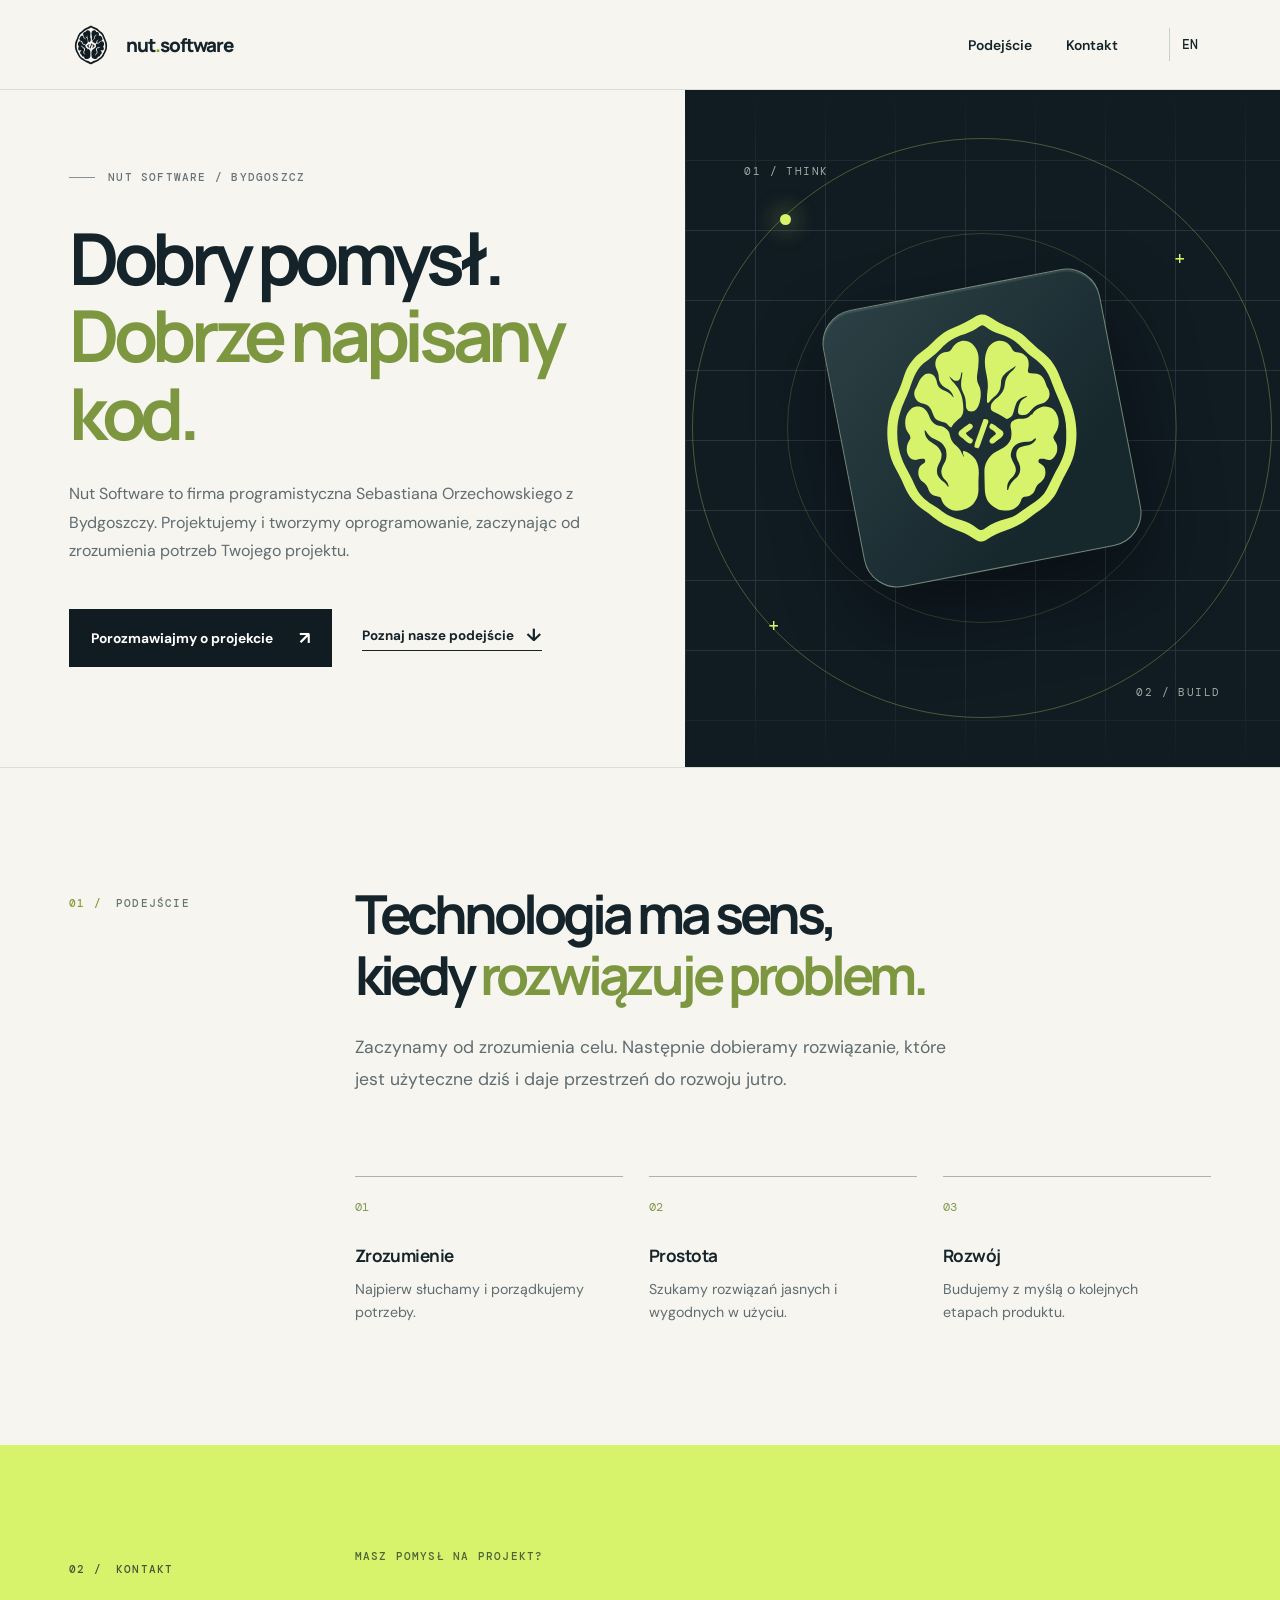
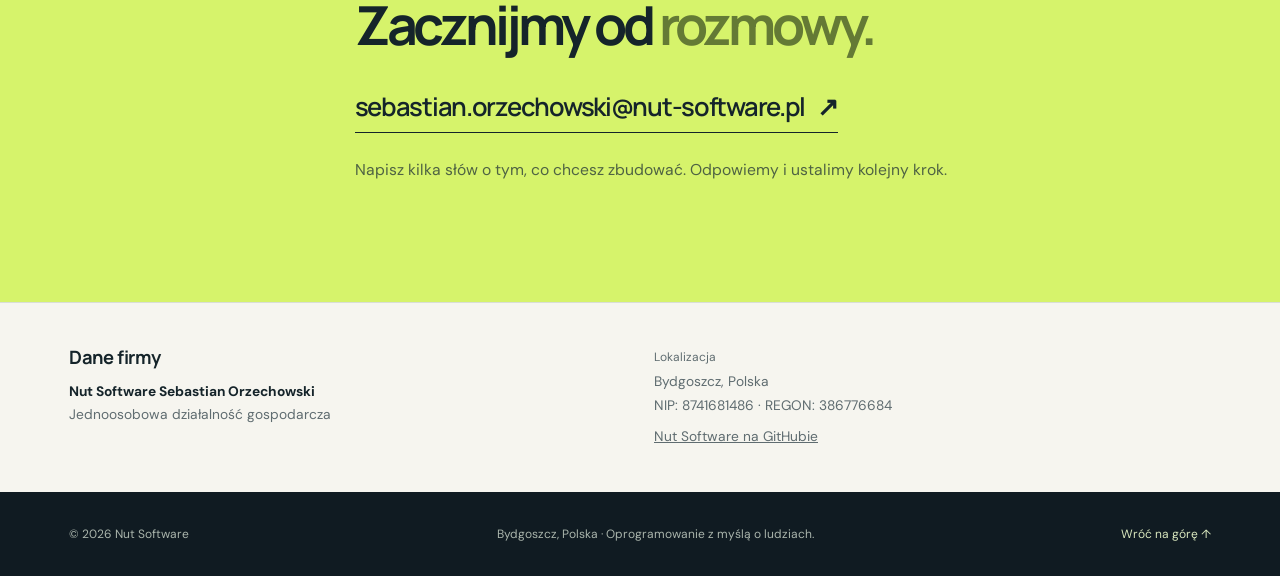
==== index.html @ f5c16020 "Add static bilingual pages, company details and search metadata" ====
<!doctype html>
<html lang="pl">
  <head>
    <meta charset="utf-8" />
    <meta name="viewport" content="width=device-width, initial-scale=1" />
    <meta name="theme-color" content="#101b22" />
    <meta name="description" content="Nut Software Sebastian Orzechowski — projektowanie i tworzenie oprogramowania. Firma z Bydgoszczy. Opowiedz nam o swoim projekcie." />
    <title>Nut Software — tworzenie oprogramowania | Bydgoszcz</title>
    <link rel="canonical" href="https://nut-software.pl/" />
    <link rel="alternate" hreflang="pl" href="https://nut-software.pl/" />
    <link rel="alternate" hreflang="en" href="https://nut-software.pl/en/" />
    <link rel="alternate" hreflang="x-default" href="https://nut-software.pl/" />
    <meta name="robots" content="index, follow, max-image-preview:large" />
    <meta property="og:type" content="website" />
    <meta property="og:site_name" content="Nut Software" />
    <meta property="og:title" content="Nut Software — tworzenie oprogramowania | Bydgoszcz" />
    <meta property="og:description" content="Nut Software Sebastian Orzechowski — projektowanie i tworzenie oprogramowania. Firma z Bydgoszczy. Opowiedz nam o swoim projekcie." />
    <meta property="og:url" content="https://nut-software.pl/" />
    <meta property="og:locale" content="pl_PL" />
    <meta property="og:locale:alternate" content="en_GB" />
    <meta property="og:image" content="https://nut-software.pl/assets/brand/social-card.png" />
    <meta property="og:image:width" content="1200" />
    <meta property="og:image:height" content="630" />
    <meta property="og:image:alt" content="Nut Software" />
    <meta name="twitter:card" content="summary_large_image" />
    <meta name="twitter:title" content="Nut Software — tworzenie oprogramowania | Bydgoszcz" />
    <meta name="twitter:description" content="Nut Software Sebastian Orzechowski — projektowanie i tworzenie oprogramowania. Firma z Bydgoszczy. Opowiedz nam o swoim projekcie." />
    <meta name="twitter:image" content="https://nut-software.pl/assets/brand/social-card.png" />
    <meta name="twitter:image:alt" content="Nut Software" />
    <script type="application/ld+json">{"@context": "https://schema.org", "@graph": [{"@type": "Organization", "@id": "https://nut-software.pl/#organization", "name": "Nut Software", "legalName": "Nut Software Sebastian Orzechowski", "url": "https://nut-software.pl/", "logo": "https://nut-software.pl/assets/brand/nut-logo.svg", "email": "sebastian.orzechowski@nut-software.pl", "taxID": "8741681486", "identifier": {"@type": "PropertyValue", "propertyID": "REGON", "value": "386776684"}, "address": {"@type": "PostalAddress", "addressLocality": "Bydgoszcz", "addressCountry": "PL"}, "sameAs": ["https://github.com/Nut-Software"]}, {"@type": "WebSite", "@id": "https://nut-software.pl/#website", "url": "https://nut-software.pl/", "name": "Nut Software", "inLanguage": ["pl", "en"], "publisher": {"@id": "https://nut-software.pl/#organization"}}, {"@type": "WebPage", "@id": "https://nut-software.pl/#webpage", "url": "https://nut-software.pl/", "name": "Nut Software — tworzenie oprogramowania | Bydgoszcz", "description": "Nut Software Sebastian Orzechowski — projektowanie i tworzenie oprogramowania. Firma z Bydgoszczy. Opowiedz nam o swoim projekcie.", "inLanguage": "pl", "isPartOf": {"@id": "https://nut-software.pl/#website"}, "about": {"@id": "https://nut-software.pl/#organization"}}]}</script>
    <link rel="icon" href="/favicon-32.png" type="image/png" sizes="32x32" />
    <link rel="icon" href="/favicon.svg?v=walnut" type="image/svg+xml" sizes="any" />
    <link rel="apple-touch-icon" href="/apple-touch-icon.png" sizes="180x180" />
    <link rel="stylesheet" href="/styles.css?v=ed57955604" />
    <script src="/site.js?v=be3e9a9c58" defer></script>
  </head>
  <body>
    <a class="skip-link" href="#main">Przejdź do treści</a>
    <div class="site-shell">
      <header class="site-header">
        <a class="brand" href="#top" aria-label="Nut Software — strona główna">
          <img class="brand-mark" src="/assets/brand/nut-logo.svg" alt="" width="44" height="44" />
          <span>nut<span class="brand-dot">.</span>software</span>
        </a>
        <div class="header-actions">
          <nav aria-label="Nawigacja główna">
            <a href="#approach">Podejście</a>
            <a href="#contact">Kontakt</a>
          </nav>
          <a class="language-switch" href="/en/" hreflang="en" lang="en" aria-label="Switch to English">EN</a>
        </div>
      </header>

      <main id="main">
        <section class="hero" id="top" aria-labelledby="hero-title">
          <div class="hero-copy">
            <p class="eyebrow"><span class="eyebrow-line"></span><span>NUT SOFTWARE / BYDGOSZCZ</span></p>
            <h1 id="hero-title">Dobry pomysł.<br /><em>Dobrze napisany kod.</em></h1>
            <p class="hero-description">Nut Software to firma programistyczna Sebastiana Orzechowskiego z Bydgoszczy. Projektujemy i tworzymy oprogramowanie, zaczynając od zrozumienia potrzeb Twojego projektu.</p>
            <div class="hero-actions">
              <a class="button button-primary" href="mailto:sebastian.orzechowski@nut-software.pl?subject=Nut%20Software%20%E2%80%94%20kontakt">Porozmawiajmy o projekcie <span aria-hidden="true">↗</span></a>
              <a class="text-link" href="#approach">Poznaj nasze podejście <span aria-hidden="true">↓</span></a>
            </div>
          </div>
          <div class="hero-art" aria-hidden="true">
            <div class="art-grid"></div>
            <div class="orbit orbit-one"></div>
            <div class="orbit orbit-two"></div>
            <div class="art-core"><img src="/assets/brand/nut-logo-lime.svg" alt="" width="260" height="260" /></div>
            <span class="art-label art-label-top">01 / THINK</span>
            <span class="art-label art-label-bottom">02 / BUILD</span>
            <span class="art-cross art-cross-one">+</span>
            <span class="art-cross art-cross-two">+</span>
          </div>
        </section>

        <section class="intro section" id="approach" aria-labelledby="approach-title">
          <div class="section-index"><span>01 /</span><span>PODEJŚCIE</span></div>
          <div class="intro-content">
            <h2 id="approach-title">Technologia ma sens,<br />kiedy <em>rozwiązuje problem.</em></h2>
            <p>Zaczynamy od zrozumienia celu. Następnie dobieramy rozwiązanie, które jest użyteczne dziś i daje przestrzeń do rozwoju jutro.</p>
            <div class="principles">
              <div><span>01</span><h3>Zrozumienie</h3><p>Najpierw słuchamy i porządkujemy potrzeby.</p></div>
              <div><span>02</span><h3>Prostota</h3><p>Szukamy rozwiązań jasnych i wygodnych w użyciu.</p></div>
              <div><span>03</span><h3>Rozwój</h3><p>Budujemy z myślą o kolejnych etapach produktu.</p></div>
            </div>
          </div>
        </section>

        <section class="contact section" id="contact" aria-labelledby="contact-title">
          <div class="section-index"><span>02 /</span><span>KONTAKT</span></div>
          <div class="contact-content">
            <p class="contact-kicker">MASZ POMYSŁ NA PROJEKT?</p>
            <h2 id="contact-title">Zacznijmy od <em>rozmowy.</em></h2>
            <a class="contact-email" href="mailto:sebastian.orzechowski@nut-software.pl">sebastian.orzechowski@nut-software.pl <span aria-hidden="true">↗</span></a>
            <p>Napisz kilka słów o tym, co chcesz zbudować. Odpowiemy i ustalimy kolejny krok.</p>
          </div>
        </section>
      </main>

      <section class="company-details" aria-labelledby="company-title">
        <div>
          <h2 id="company-title">Dane firmy</h2>
          <p><strong>Nut Software Sebastian Orzechowski</strong><br />Jednoosobowa działalność gospodarcza</p>
        </div>
        <div>
          <p class="company-label">Lokalizacja</p>
          <address>Bydgoszcz, Polska</address>
          <p>NIP: <span>8741681486</span> · REGON: <span>386776684</span></p>
          <a href="https://github.com/Nut-Software">Nut Software na GitHubie</a>
        </div>
      </section>

      <footer class="site-footer">
        <span>© <span id="year">2026</span> Nut Software</span>
        <span>Bydgoszcz, Polska · Oprogramowanie z myślą o ludziach.</span>
        <a href="#top">Wróć na górę ↑</a>
      </footer>
    </div>
  </body>
</html>
---- styles.css ----
@import url('https://fonts.googleapis.com/css2?family=DM+Mono:wght@400;500&family=DM+Sans:wght@400;500;600;700&family=Manrope:wght@400;500;600;700;800&display=swap');

:root {
  color-scheme: light;
  --ink: #15242a;
  --muted: #5f6c70;
  --paper: #f6f5ef;
  --line: #d9ded6;
  --lime: #d6f36b;
  --deep: #101b22;
  --mono: 'DM Mono', monospace;
  --body: 'DM Sans', sans-serif;
  --display: 'Manrope', sans-serif;
}

*, *::before, *::after { box-sizing: border-box; }
html { scroll-behavior: smooth; }
body { margin: 0; color: var(--ink); background: var(--paper); font-family: var(--body); -webkit-font-smoothing: antialiased; }
a { color: inherit; }
button { font: inherit; }
::selection { background: var(--lime); color: var(--deep); }
:focus-visible { outline: 3px solid #83a10b; outline-offset: 4px; }
.skip-link { position: absolute; z-index: 10; top: -4rem; left: 1rem; padding: .7rem 1rem; background: var(--lime); color: var(--deep); }
.skip-link:focus { top: 1rem; }
.site-shell { width: min(100%, 1600px); margin-inline: auto; overflow: hidden; }

.site-header { display: flex; align-items: center; justify-content: space-between; min-height: 90px; padding: 0 clamp(24px, 5.4vw, 86px); border-bottom: 1px solid var(--line); }
.brand { display: inline-flex; align-items: center; gap: 13px; font-family: var(--display); font-size: 1.18rem; font-weight: 800; letter-spacing: -.055em; text-decoration: none; white-space: nowrap; }
.brand-dot { color: #83a10b; }
.brand-mark { display: block; flex: none; width: 44px; height: 44px; }
.header-actions, .header-actions nav { display: flex; align-items: center; }
.header-actions { gap: clamp(20px, 4vw, 58px); }
.header-actions nav { gap: clamp(20px, 2.6vw, 42px); }
.header-actions nav a { font-size: .87rem; font-weight: 600; text-decoration: none; transition: color .2s; }
.header-actions nav a:hover, .site-footer a:hover { color: #698400; }
.language-switch { display: inline-block; min-width: 42px; padding: 8px 0 8px 12px; border: 0; border-left: 1px solid #c9d0c7; background: transparent; color: var(--ink); cursor: pointer; font-family: var(--mono); font-size: .8rem; font-weight: 500; text-decoration: none; }

.hero { display: grid; grid-template-columns: minmax(0, 1.07fr) minmax(0, .93fr); min-height: min(660px, calc(100vh - 90px)); }
.hero-copy { display: flex; flex-direction: column; justify-content: center; align-items: flex-start; padding: 80px clamp(24px, 5.4vw, 86px) 100px; }
.eyebrow, .section-index, .contact-kicker { font-family: var(--mono); font-size: .69rem; font-weight: 500; letter-spacing: .11em; }
.eyebrow { display: flex; align-items: center; gap: 13px; margin: 0 0 36px; color: #667378; }
.eyebrow-line { width: 26px; height: 1px; background: #849096; }
h1, h2, h3, p { margin-top: 0; }
h1, h2 { font-family: var(--display); font-weight: 700; letter-spacing: -.075em; }
h1 { max-width: 850px; margin-bottom: 28px; font-size: clamp(3.4rem, 5.6vw, 6.5rem); line-height: 1.08; }
h1 em, h2 em { color: #7d9740; font-style: normal; }
.hero-description { max-width: 520px; color: var(--muted); font-size: clamp(1rem, 1.2vw, 1.15rem); line-height: 1.78; }
.hero-actions { display: flex; flex-wrap: wrap; align-items: center; gap: 30px; margin-top: 27px; }
.button { display: inline-flex; justify-content: center; align-items: center; gap: 26px; padding: 18px 22px; font-size: .86rem; font-weight: 700; text-decoration: none; transition: transform .2s, background .2s; }
.button:hover { transform: translateY(-3px); }
.button-primary { background: var(--deep); color: #fff; }
.button-primary:hover { background: #304348; }
.button span, .text-link span { font-size: 1.1rem; }
.text-link { display: inline-flex; align-items: center; gap: 12px; border-bottom: 1px solid var(--ink); padding-bottom: 4px; font-size: .84rem; font-weight: 700; text-decoration: none; }
.text-link:hover { color: #698400; border-color: #698400; }

.hero-art { position: relative; min-height: 580px; overflow: hidden; background: var(--deep); }
.art-grid { position: absolute; inset: 0; opacity: .37; background-image: linear-gradient(#536063 1px, transparent 1px), linear-gradient(90deg, #536063 1px, transparent 1px); background-size: 70px 70px; mask-image: linear-gradient(to bottom, transparent, black 19%, black 82%, transparent); }
.orbit { position: absolute; top: 50%; left: 50%; width: min(76vw, 580px); aspect-ratio: 1; border: 1px solid rgba(214,243,107,.29); border-radius: 50%; transform: translate(-50%, -50%); }
.orbit-one::after { content: ''; position: absolute; top: 13%; left: 15%; width: 11px; height: 11px; border-radius: 50%; background: var(--lime); box-shadow: 0 0 24px var(--lime); }
.orbit-two { width: min(52vw, 390px); border-color: rgba(214,243,107,.18); }
.art-core { position: absolute; top: 50%; left: 50%; display: flex; align-items: center; justify-content: center; width: min(37vw, 282px); height: min(37vw, 282px); border: 1px solid #728779; border-radius: 34px; background: linear-gradient(140deg, #2c4145, #17282d 75%); box-shadow: 0 35px 80px rgba(0,0,0,.4), inset 0 2px 1px rgba(255,255,255,.1); color: var(--lime); font-family: var(--mono); font-size: clamp(4rem, 7vw, 6.6rem); font-weight: 500; transform: translate(-50%, -50%) rotate(-11deg); }
.art-core img { display: block; width: 92%; height: 92%; transform: rotate(11deg); }
.art-label { position: absolute; color: #9eaba4; font-family: var(--mono); font-size: .68rem; letter-spacing: .13em; }
.art-label-top { top: 11%; left: 10%; }
.art-label-bottom { bottom: 10%; right: 10%; }
.art-cross { position: absolute; color: var(--lime); font-family: var(--mono); font-size: 1.2rem; font-weight: 400; }
.art-cross-one { top: 23%; right: 16%; }
.art-cross-two { bottom: 19%; left: 14%; }

.section { display: grid; grid-template-columns: minmax(180px, 25%) minmax(0, 1fr); padding: 115px clamp(24px, 5.4vw, 86px) 120px; }
.section-index { display: flex; gap: 14px; padding-top: 13px; color: #697774; }
.section-index span:first-child { color: #879d36; }
.intro { border-top: 1px solid var(--line); }
.intro-content { max-width: 930px; }
h2 { margin-bottom: 27px; font-size: clamp(2.5rem, 4.2vw, 4.8rem); line-height: 1.14; }
.intro-content > p { max-width: 600px; color: var(--muted); font-size: 1.1rem; line-height: 1.8; }
.principles { display: grid; grid-template-columns: repeat(3, 1fr); gap: 26px; margin-top: 80px; }
.principles > div { padding-top: 22px; border-top: 1px solid #aab4a7; }
.principles span { display: block; margin-bottom: 29px; color: #829850; font-family: var(--mono); font-size: .75rem; }
.principles h3 { margin-bottom: 11px; font-family: var(--display); font-size: 1.07rem; letter-spacing: -.03em; }
.principles p { max-width: 230px; margin-bottom: 0; color: var(--muted); font-size: .89rem; line-height: 1.65; }

.contact { background: var(--lime); padding-top: 104px; padding-bottom: 120px; }
.contact .section-index, .contact .section-index span:first-child { color: #46563a; }
.contact-kicker { margin-bottom: 31px; color: #506239; }
.contact h2 { margin-bottom: 34px; }
.contact h2 em { color: #647a35; }
.contact-email { display: inline-flex; align-items: baseline; gap: 12px; max-width: 100%; padding-bottom: 8px; border-bottom: 1px solid var(--ink); font-family: var(--display); font-size: clamp(1.1rem, 2vw, 1.8rem); font-weight: 600; letter-spacing: -.05em; overflow-wrap: anywhere; text-decoration: none; }
.contact-email:hover { color: #556a31; border-color: #556a31; }
.contact-email span { flex: none; }
.contact-content > p:last-child { margin: 24px 0 0; color: #4f6343; font-size: .98rem; line-height: 1.6; }

.site-footer { display: flex; justify-content: space-between; gap: 20px; padding: 34px clamp(24px, 5.4vw, 86px); background: var(--deep); color: #aab5ac; font-size: .75rem; }
.site-footer a { color: #d8e6bd; text-decoration: none; }

.company-details { display: grid; grid-template-columns: 1fr 1fr; gap: 28px; padding: 44px clamp(24px, 5.4vw, 86px); border-top: 1px solid var(--line); color: var(--muted); font-size: .86rem; line-height: 1.7; }
.company-details h2 { margin-bottom: 12px; font-size: 1.15rem; letter-spacing: -.03em; color: var(--ink); }
.company-details p { margin-bottom: 8px; }
.company-details strong { color: var(--ink); }
.company-details address { font-style: normal; }
.company-details .company-label { font-size: .75rem; margin-bottom: 3px; }

@media (max-width: 950px) {
  .hero { grid-template-columns: 1fr; }
  .hero-copy { min-height: 570px; padding-top: 90px; padding-bottom: 90px; }
  .hero-art { min-height: 420px; }
  .art-core { width: 225px; height: 225px; font-size: 5.5rem; }
  .orbit-one { width: 500px; }
  .orbit-two { width: 360px; }
  .section { grid-template-columns: 1fr; gap: 40px; }
}

@media (max-width: 600px) {
  .site-header { min-height: 74px; }
  .brand { font-size: 1.06rem; }
  .brand-mark { width: 38px; height: 38px; }
  .header-actions { gap: 12px; }
  .header-actions nav { display: none; }
  .hero-copy { min-height: 540px; padding-top: 65px; padding-bottom: 72px; }
  .eyebrow { margin-bottom: 30px; }
  h1 { font-size: clamp(3rem, 11vw, 4.6rem); }
  .hero-actions { gap: 25px; }
  .hero-art { min-height: 350px; }
  .art-grid { background-size: 55px 55px; }
  .art-core { width: 190px; height: 190px; border-radius: 25px; font-size: 4.8rem; }
  .orbit-one { width: 390px; }
  .orbit-two { width: 290px; }
  .section { padding-top: 75px; padding-bottom: 84px; }
  .principles { grid-template-columns: 1fr; gap: 30px; margin-top: 54px; }
  .principles span { margin-bottom: 15px; }
  .principles p { max-width: none; }
  .contact-email { font-size: 1rem; }
  .site-footer { flex-direction: column; gap: 13px; }
  .company-details { grid-template-columns: 1fr; gap: 18px; }
}

@media (prefers-reduced-motion: reduce) {
  html { scroll-behavior: auto; }
  *, *::before, *::after { transition-duration: .01ms !important; animation-duration: .01ms !important; }
}
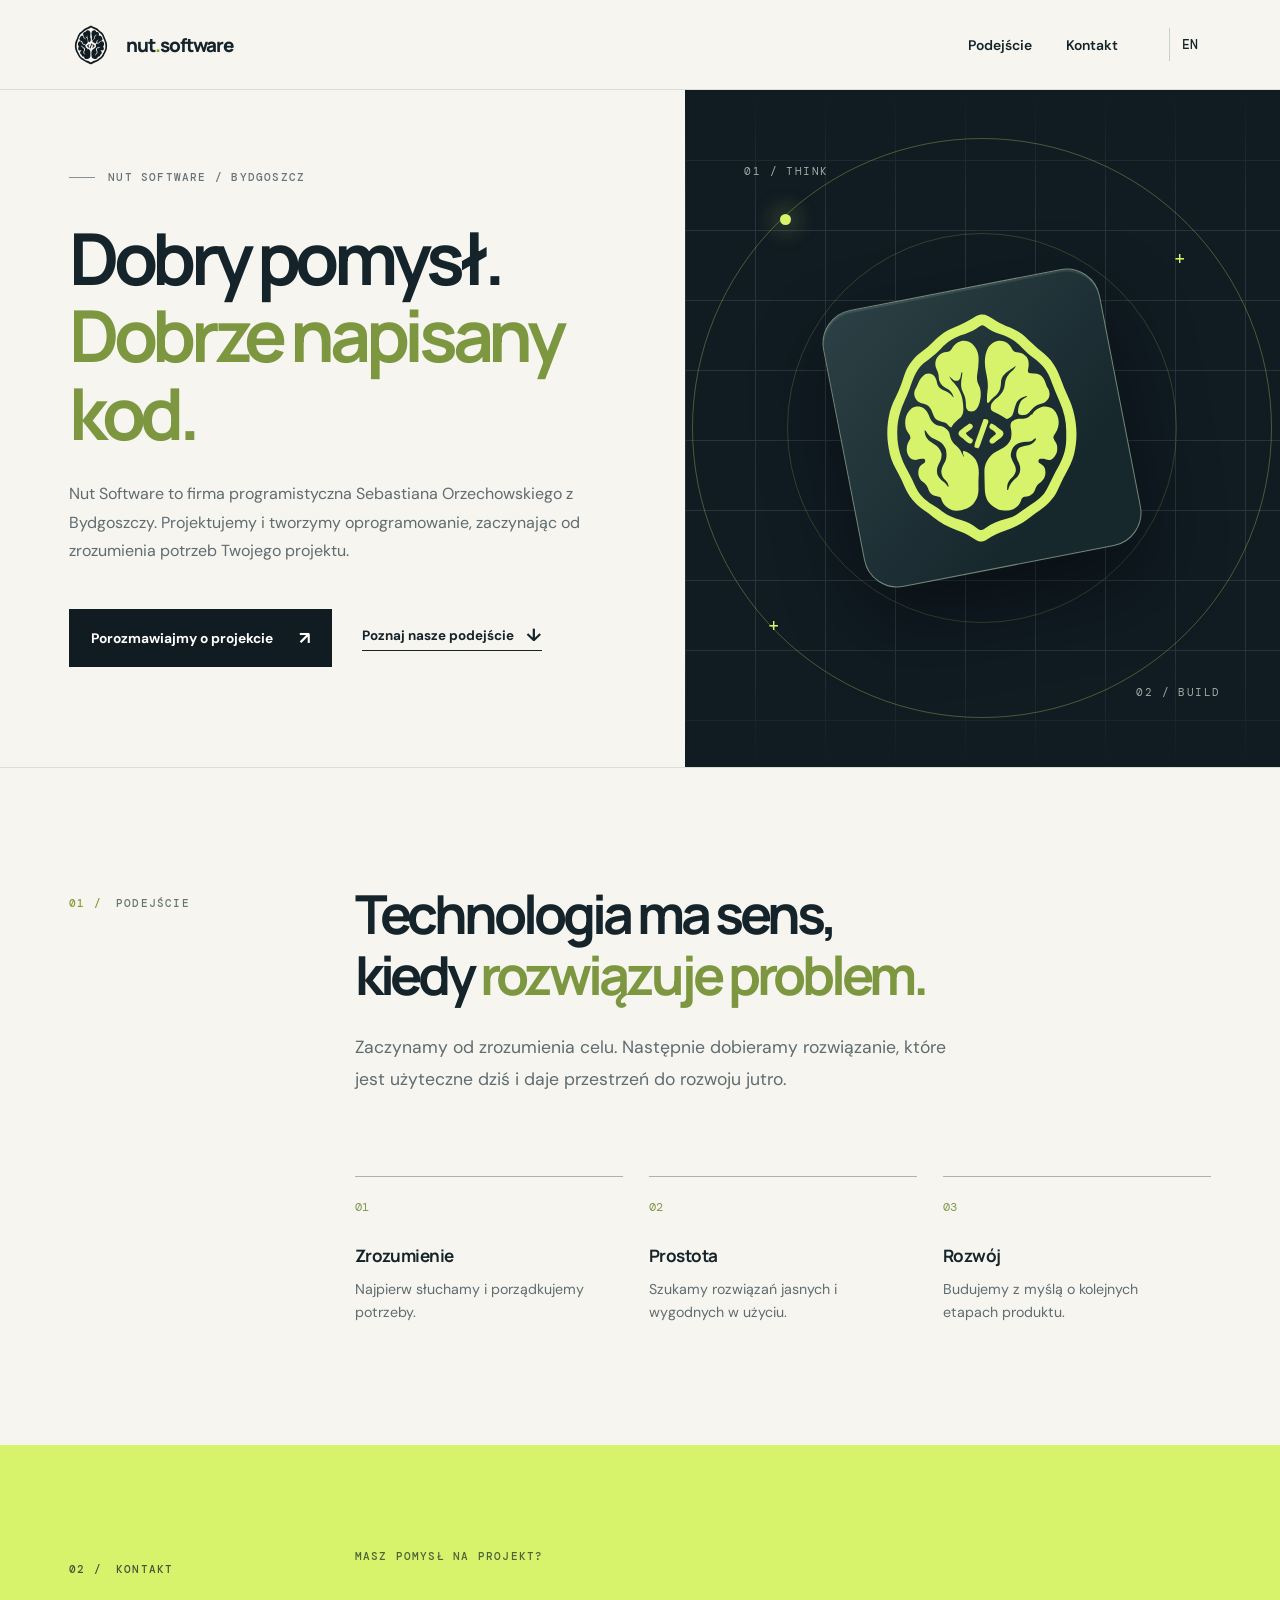
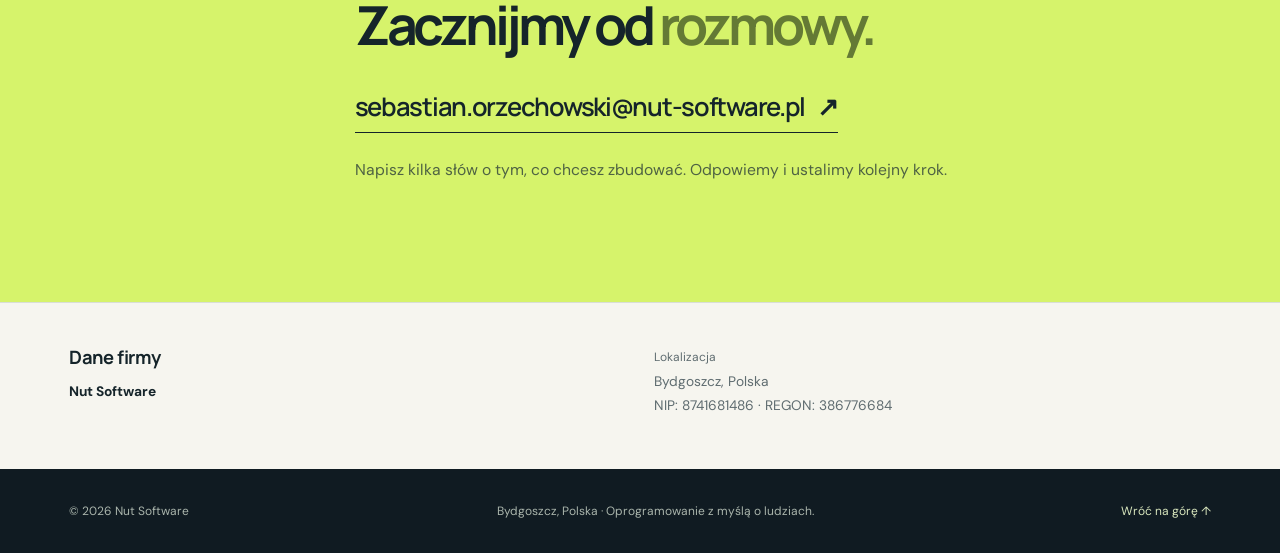
==== commit 0ee43c5a: "Simplify company details in both languages" ====
--- a/index.html
+++ b/index.html
@@ -101,13 +101,12 @@
       <section class="company-details" aria-labelledby="company-title">
         <div>
           <h2 id="company-title">Dane firmy</h2>
-          <p><strong>Nut Software Sebastian Orzechowski</strong><br />Jednoosobowa działalność gospodarcza</p>
+          <p><strong>Nut Software</strong></p>
         </div>
         <div>
           <p class="company-label">Lokalizacja</p>
           <address>Bydgoszcz, Polska</address>
           <p>NIP: <span>8741681486</span> · REGON: <span>386776684</span></p>
-          <a href="https://github.com/Nut-Software">Nut Software na GitHubie</a>
         </div>
       </section>
 
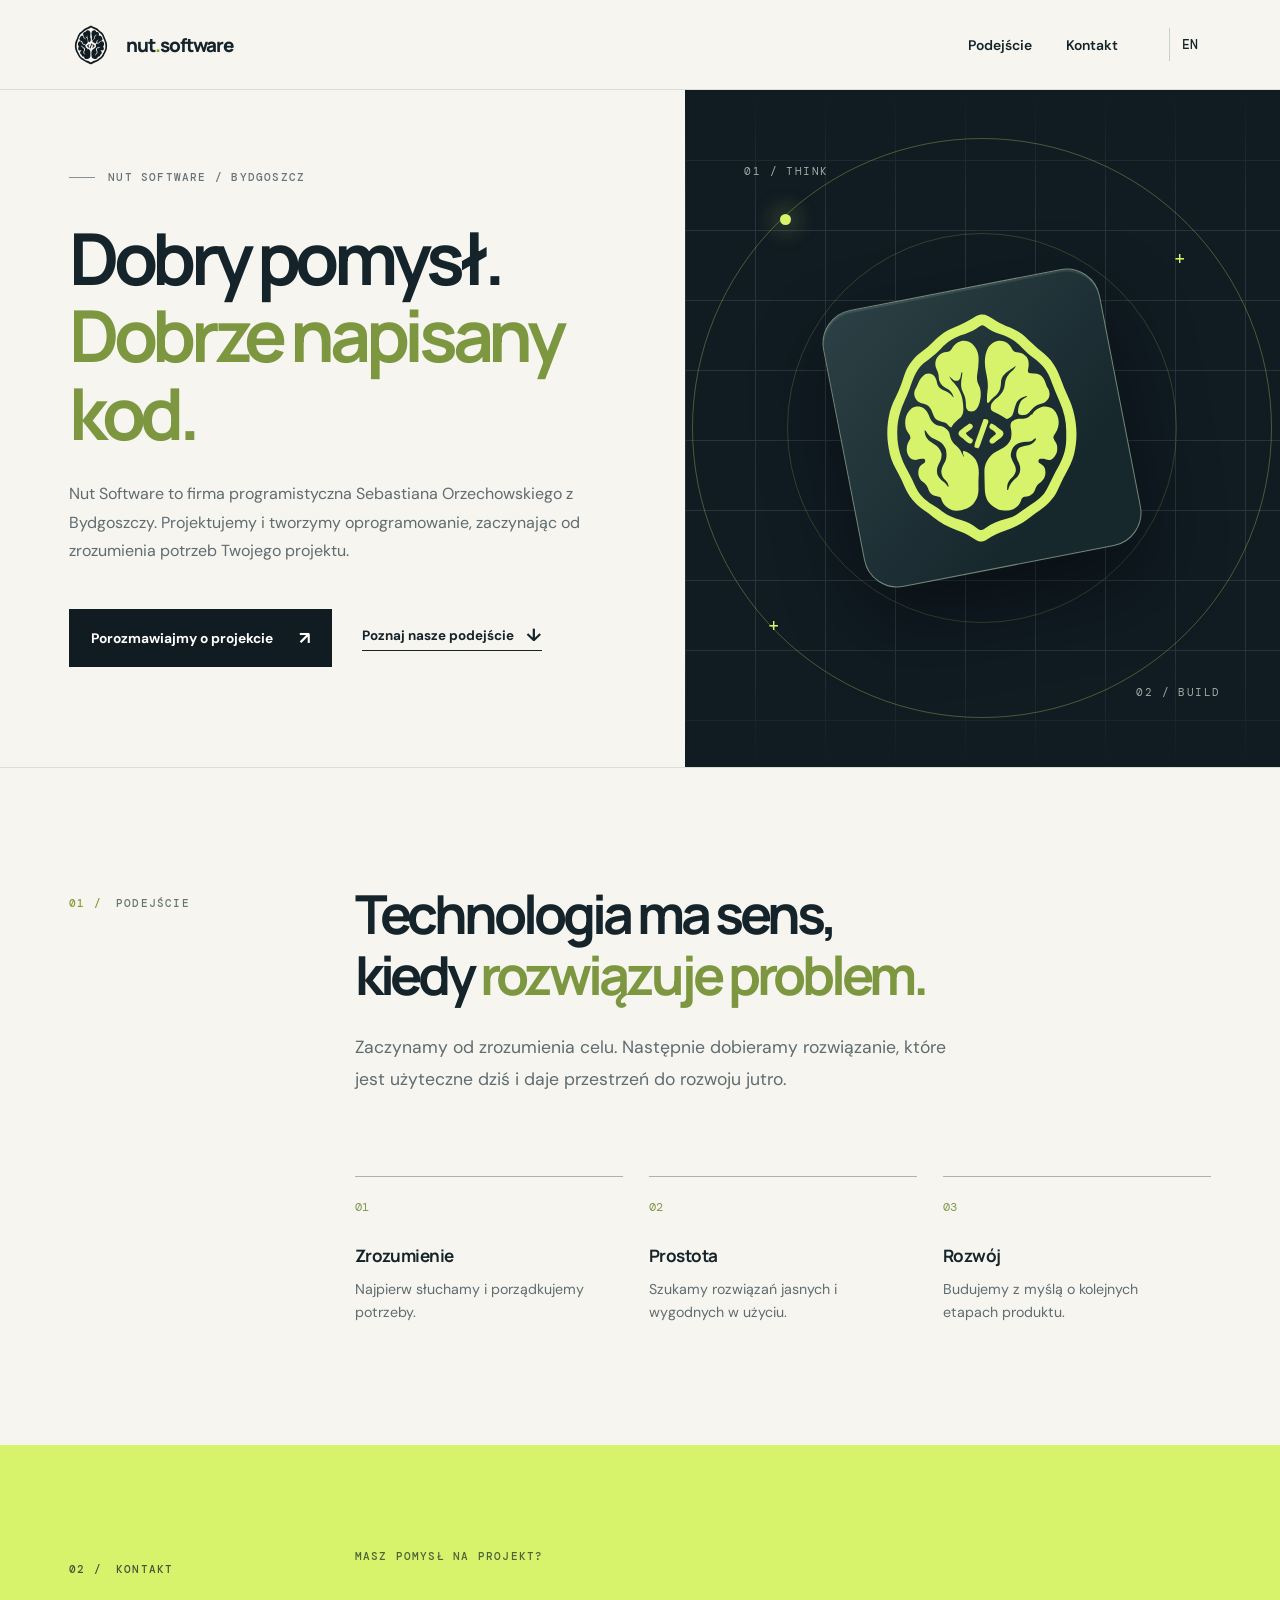
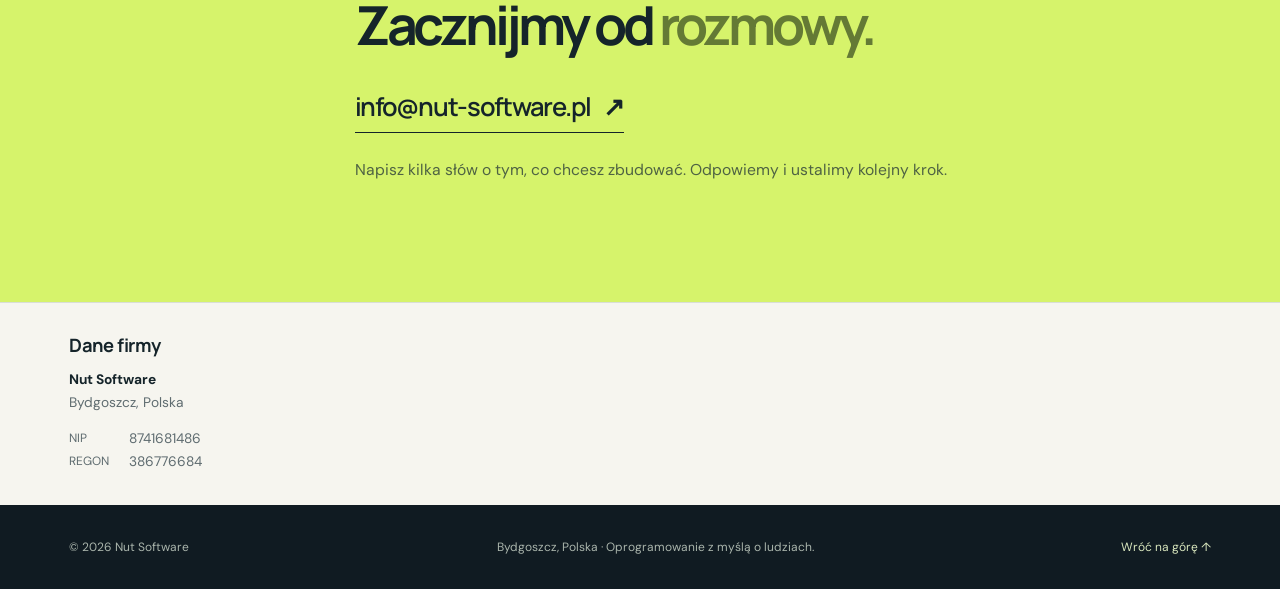
==== commit d6e7e2c9: "Compact company details and use info contact email" ====
--- a/index.html
+++ b/index.html
@@ -27,11 +27,11 @@
     <meta name="twitter:description" content="Nut Software Sebastian Orzechowski — projektowanie i tworzenie oprogramowania. Firma z Bydgoszczy. Opowiedz nam o swoim projekcie." />
     <meta name="twitter:image" content="https://nut-software.pl/assets/brand/social-card.png" />
     <meta name="twitter:image:alt" content="Nut Software" />
-    <script type="application/ld+json">{"@context": "https://schema.org", "@graph": [{"@type": "Organization", "@id": "https://nut-software.pl/#organization", "name": "Nut Software", "legalName": "Nut Software Sebastian Orzechowski", "url": "https://nut-software.pl/", "logo": "https://nut-software.pl/assets/brand/nut-logo.svg", "email": "sebastian.orzechowski@nut-software.pl", "taxID": "8741681486", "identifier": {"@type": "PropertyValue", "propertyID": "REGON", "value": "386776684"}, "address": {"@type": "PostalAddress", "addressLocality": "Bydgoszcz", "addressCountry": "PL"}, "sameAs": ["https://github.com/Nut-Software"]}, {"@type": "WebSite", "@id": "https://nut-software.pl/#website", "url": "https://nut-software.pl/", "name": "Nut Software", "inLanguage": ["pl", "en"], "publisher": {"@id": "https://nut-software.pl/#organization"}}, {"@type": "WebPage", "@id": "https://nut-software.pl/#webpage", "url": "https://nut-software.pl/", "name": "Nut Software — tworzenie oprogramowania | Bydgoszcz", "description": "Nut Software Sebastian Orzechowski — projektowanie i tworzenie oprogramowania. Firma z Bydgoszczy. Opowiedz nam o swoim projekcie.", "inLanguage": "pl", "isPartOf": {"@id": "https://nut-software.pl/#website"}, "about": {"@id": "https://nut-software.pl/#organization"}}]}</script>
+    <script type="application/ld+json">{"@context": "https://schema.org", "@graph": [{"@type": "Organization", "@id": "https://nut-software.pl/#organization", "name": "Nut Software", "legalName": "Nut Software Sebastian Orzechowski", "url": "https://nut-software.pl/", "logo": "https://nut-software.pl/assets/brand/nut-logo.svg", "email": "info@nut-software.pl", "taxID": "8741681486", "identifier": {"@type": "PropertyValue", "propertyID": "REGON", "value": "386776684"}, "address": {"@type": "PostalAddress", "addressLocality": "Bydgoszcz", "addressCountry": "PL"}, "sameAs": ["https://github.com/Nut-Software"]}, {"@type": "WebSite", "@id": "https://nut-software.pl/#website", "url": "https://nut-software.pl/", "name": "Nut Software", "inLanguage": ["pl", "en"], "publisher": {"@id": "https://nut-software.pl/#organization"}}, {"@type": "WebPage", "@id": "https://nut-software.pl/#webpage", "url": "https://nut-software.pl/", "name": "Nut Software — tworzenie oprogramowania | Bydgoszcz", "description": "Nut Software Sebastian Orzechowski — projektowanie i tworzenie oprogramowania. Firma z Bydgoszczy. Opowiedz nam o swoim projekcie.", "inLanguage": "pl", "isPartOf": {"@id": "https://nut-software.pl/#website"}, "about": {"@id": "https://nut-software.pl/#organization"}}]}</script>
     <link rel="icon" href="/favicon-32.png" type="image/png" sizes="32x32" />
     <link rel="icon" href="/favicon.svg?v=walnut" type="image/svg+xml" sizes="any" />
     <link rel="apple-touch-icon" href="/apple-touch-icon.png" sizes="180x180" />
-    <link rel="stylesheet" href="/styles.css?v=ed57955604" />
+    <link rel="stylesheet" href="/styles.css?v=731daba3ef" />
     <script src="/site.js?v=be3e9a9c58" defer></script>
   </head>
   <body>
@@ -58,7 +58,7 @@
             <h1 id="hero-title">Dobry pomysł.<br /><em>Dobrze napisany kod.</em></h1>
             <p class="hero-description">Nut Software to firma programistyczna Sebastiana Orzechowskiego z Bydgoszczy. Projektujemy i tworzymy oprogramowanie, zaczynając od zrozumienia potrzeb Twojego projektu.</p>
             <div class="hero-actions">
-              <a class="button button-primary" href="mailto:sebastian.orzechowski@nut-software.pl?subject=Nut%20Software%20%E2%80%94%20kontakt">Porozmawiajmy o projekcie <span aria-hidden="true">↗</span></a>
+              <a class="button button-primary" href="mailto:info@nut-software.pl?subject=Nut%20Software%20%E2%80%94%20kontakt">Porozmawiajmy o projekcie <span aria-hidden="true">↗</span></a>
               <a class="text-link" href="#approach">Poznaj nasze podejście <span aria-hidden="true">↓</span></a>
             </div>
           </div>
@@ -92,22 +92,20 @@
           <div class="contact-content">
             <p class="contact-kicker">MASZ POMYSŁ NA PROJEKT?</p>
             <h2 id="contact-title">Zacznijmy od <em>rozmowy.</em></h2>
-            <a class="contact-email" href="mailto:sebastian.orzechowski@nut-software.pl">sebastian.orzechowski@nut-software.pl <span aria-hidden="true">↗</span></a>
+            <a class="contact-email" href="mailto:info@nut-software.pl">info@nut-software.pl <span aria-hidden="true">↗</span></a>
             <p>Napisz kilka słów o tym, co chcesz zbudować. Odpowiemy i ustalimy kolejny krok.</p>
           </div>
         </section>
       </main>
 
       <section class="company-details" aria-labelledby="company-title">
-        <div>
-          <h2 id="company-title">Dane firmy</h2>
-          <p><strong>Nut Software</strong></p>
-        </div>
-        <div>
-          <p class="company-label">Lokalizacja</p>
-          <address>Bydgoszcz, Polska</address>
-          <p>NIP: <span>8741681486</span> · REGON: <span>386776684</span></p>
-        </div>
+        <h2 id="company-title">Dane firmy</h2>
+        <p class="company-name">Nut Software</p>
+        <address>Bydgoszcz, Polska</address>
+        <dl class="company-identifiers">
+          <div><dt>NIP</dt><dd>8741681486</dd></div>
+          <div><dt>REGON</dt><dd>386776684</dd></div>
+        </dl>
       </section>
 
       <footer class="site-footer">
--- a/styles.css
+++ b/styles.css
@@ -94,12 +94,14 @@
 .site-footer { display: flex; justify-content: space-between; gap: 20px; padding: 34px clamp(24px, 5.4vw, 86px); background: var(--deep); color: #aab5ac; font-size: .75rem; }
 .site-footer a { color: #d8e6bd; text-decoration: none; }
 
-.company-details { display: grid; grid-template-columns: 1fr 1fr; gap: 28px; padding: 44px clamp(24px, 5.4vw, 86px); border-top: 1px solid var(--line); color: var(--muted); font-size: .86rem; line-height: 1.7; }
+.company-details { padding: 32px clamp(24px, 5.4vw, 86px); border-top: 1px solid var(--line); color: var(--muted); font-size: .86rem; line-height: 1.7; }
 .company-details h2 { margin-bottom: 12px; font-size: 1.15rem; letter-spacing: -.03em; color: var(--ink); }
-.company-details p { margin-bottom: 8px; }
-.company-details strong { color: var(--ink); }
+.company-details .company-name { margin: 0; color: var(--ink); font-weight: 700; }
 .company-details address { font-style: normal; }
-.company-details .company-label { font-size: .75rem; margin-bottom: 3px; }
+.company-identifiers { margin: 12px 0 0; }
+.company-identifiers > div { display: flex; gap: 12px; }
+.company-identifiers dt { width: 4em; flex-shrink: 0; font-size: .75rem; line-height: 1.95; }
+.company-identifiers dd { margin: 0; font-variant-numeric: tabular-nums; }
 
 @media (max-width: 950px) {
   .hero { grid-template-columns: 1fr; }
@@ -132,7 +134,6 @@
   .principles p { max-width: none; }
   .contact-email { font-size: 1rem; }
   .site-footer { flex-direction: column; gap: 13px; }
-  .company-details { grid-template-columns: 1fr; gap: 18px; }
 }
 
 @media (prefers-reduced-motion: reduce) {
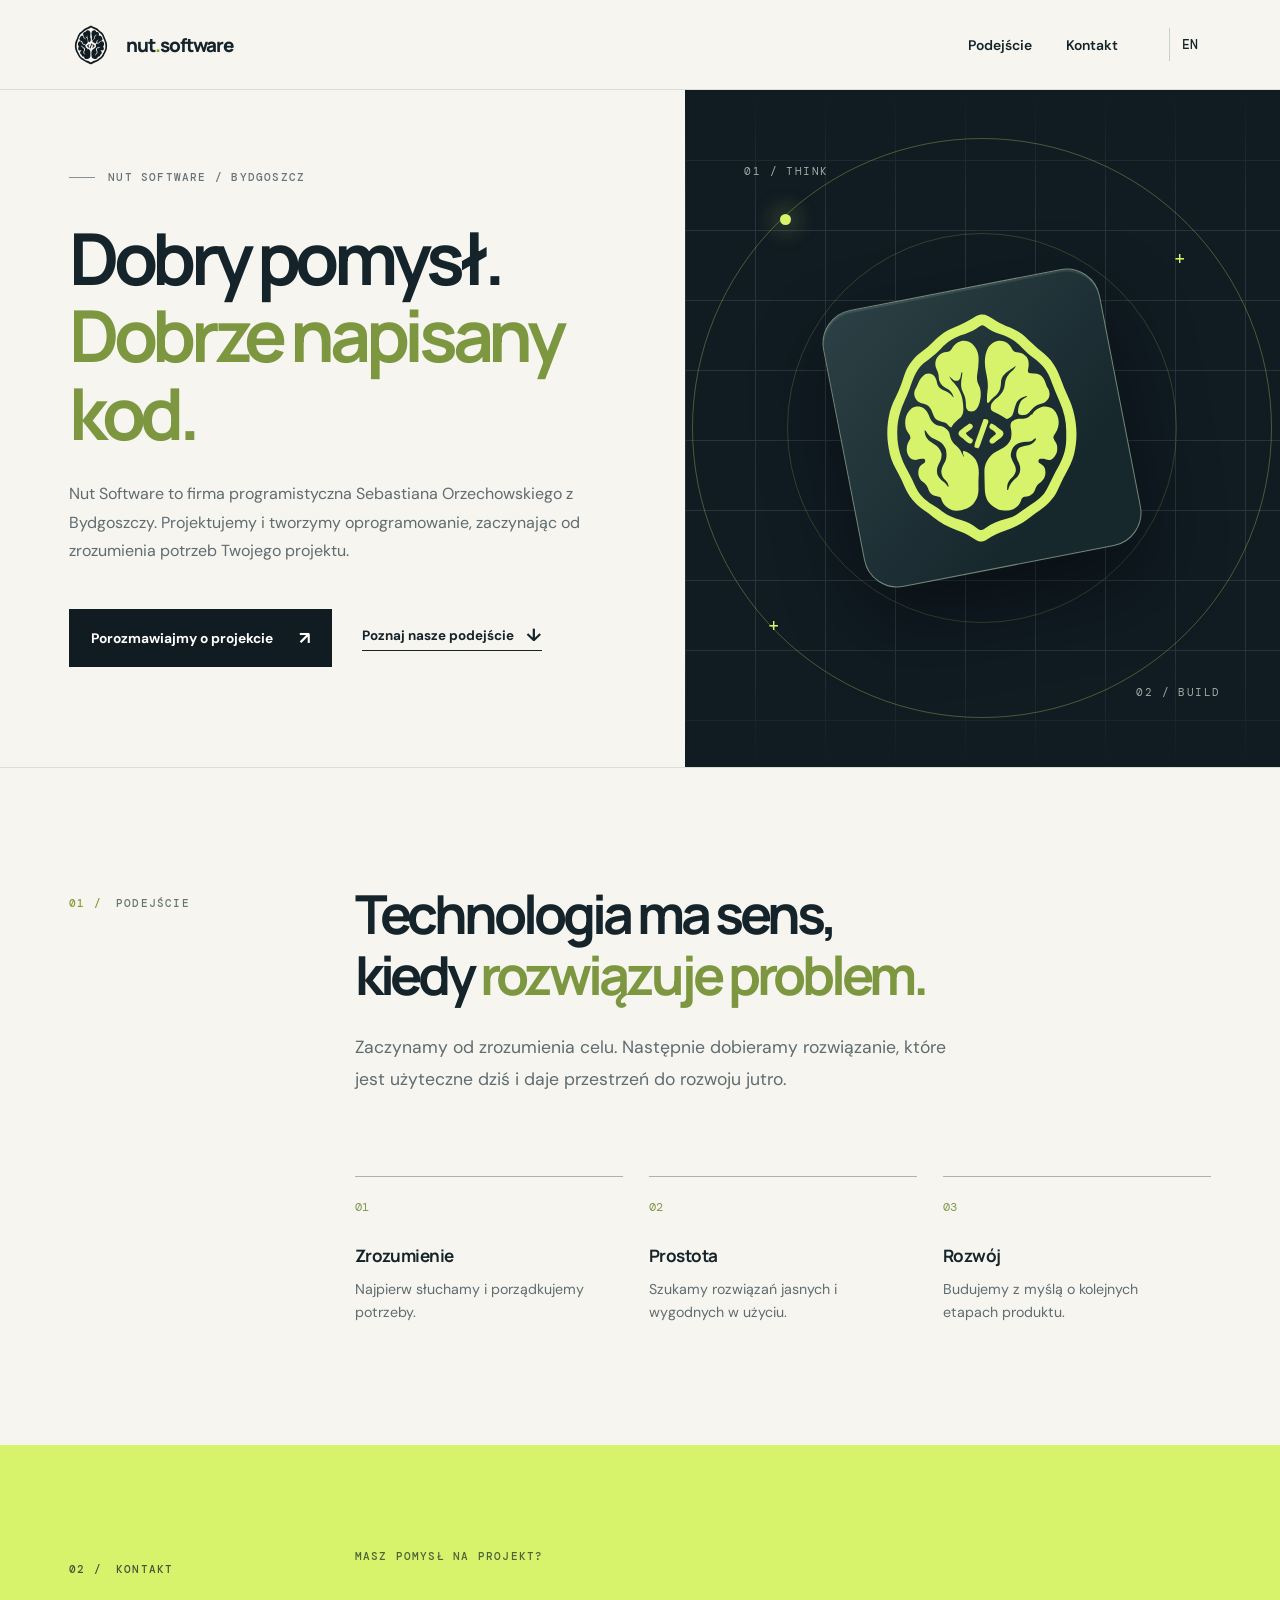
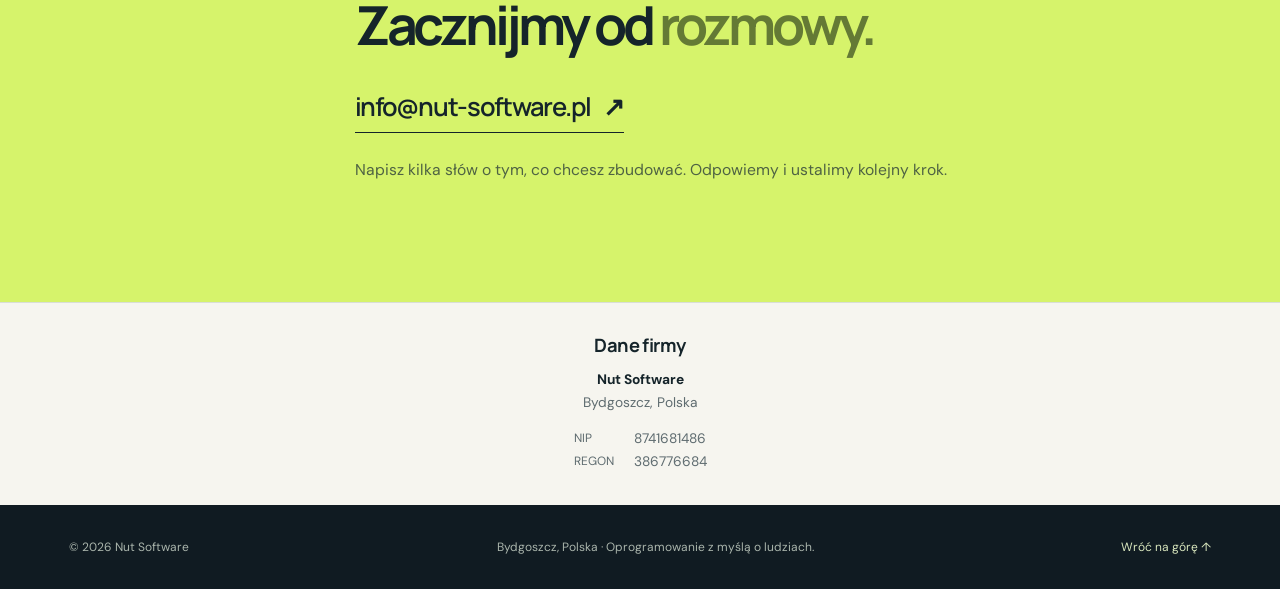
==== commit 1212c82f: "Center company details below contact section" ====
--- a/index.html
+++ b/index.html
@@ -31,7 +31,7 @@
     <link rel="icon" href="/favicon-32.png" type="image/png" sizes="32x32" />
     <link rel="icon" href="/favicon.svg?v=walnut" type="image/svg+xml" sizes="any" />
     <link rel="apple-touch-icon" href="/apple-touch-icon.png" sizes="180x180" />
-    <link rel="stylesheet" href="/styles.css?v=731daba3ef" />
+    <link rel="stylesheet" href="/styles.css?v=c227ac51cb" />
     <script src="/site.js?v=be3e9a9c58" defer></script>
   </head>
   <body>
--- a/styles.css
+++ b/styles.css
@@ -94,11 +94,11 @@
 .site-footer { display: flex; justify-content: space-between; gap: 20px; padding: 34px clamp(24px, 5.4vw, 86px); background: var(--deep); color: #aab5ac; font-size: .75rem; }
 .site-footer a { color: #d8e6bd; text-decoration: none; }
 
-.company-details { padding: 32px clamp(24px, 5.4vw, 86px); border-top: 1px solid var(--line); color: var(--muted); font-size: .86rem; line-height: 1.7; }
+.company-details { padding: 32px clamp(24px, 5.4vw, 86px); border-top: 1px solid var(--line); color: var(--muted); font-size: .86rem; line-height: 1.7; text-align: center; }
 .company-details h2 { margin-bottom: 12px; font-size: 1.15rem; letter-spacing: -.03em; color: var(--ink); }
 .company-details .company-name { margin: 0; color: var(--ink); font-weight: 700; }
 .company-details address { font-style: normal; }
-.company-identifiers { margin: 12px 0 0; }
+.company-identifiers { width: fit-content; margin: 12px auto 0; text-align: left; }
 .company-identifiers > div { display: flex; gap: 12px; }
 .company-identifiers dt { width: 4em; flex-shrink: 0; font-size: .75rem; line-height: 1.95; }
 .company-identifiers dd { margin: 0; font-variant-numeric: tabular-nums; }
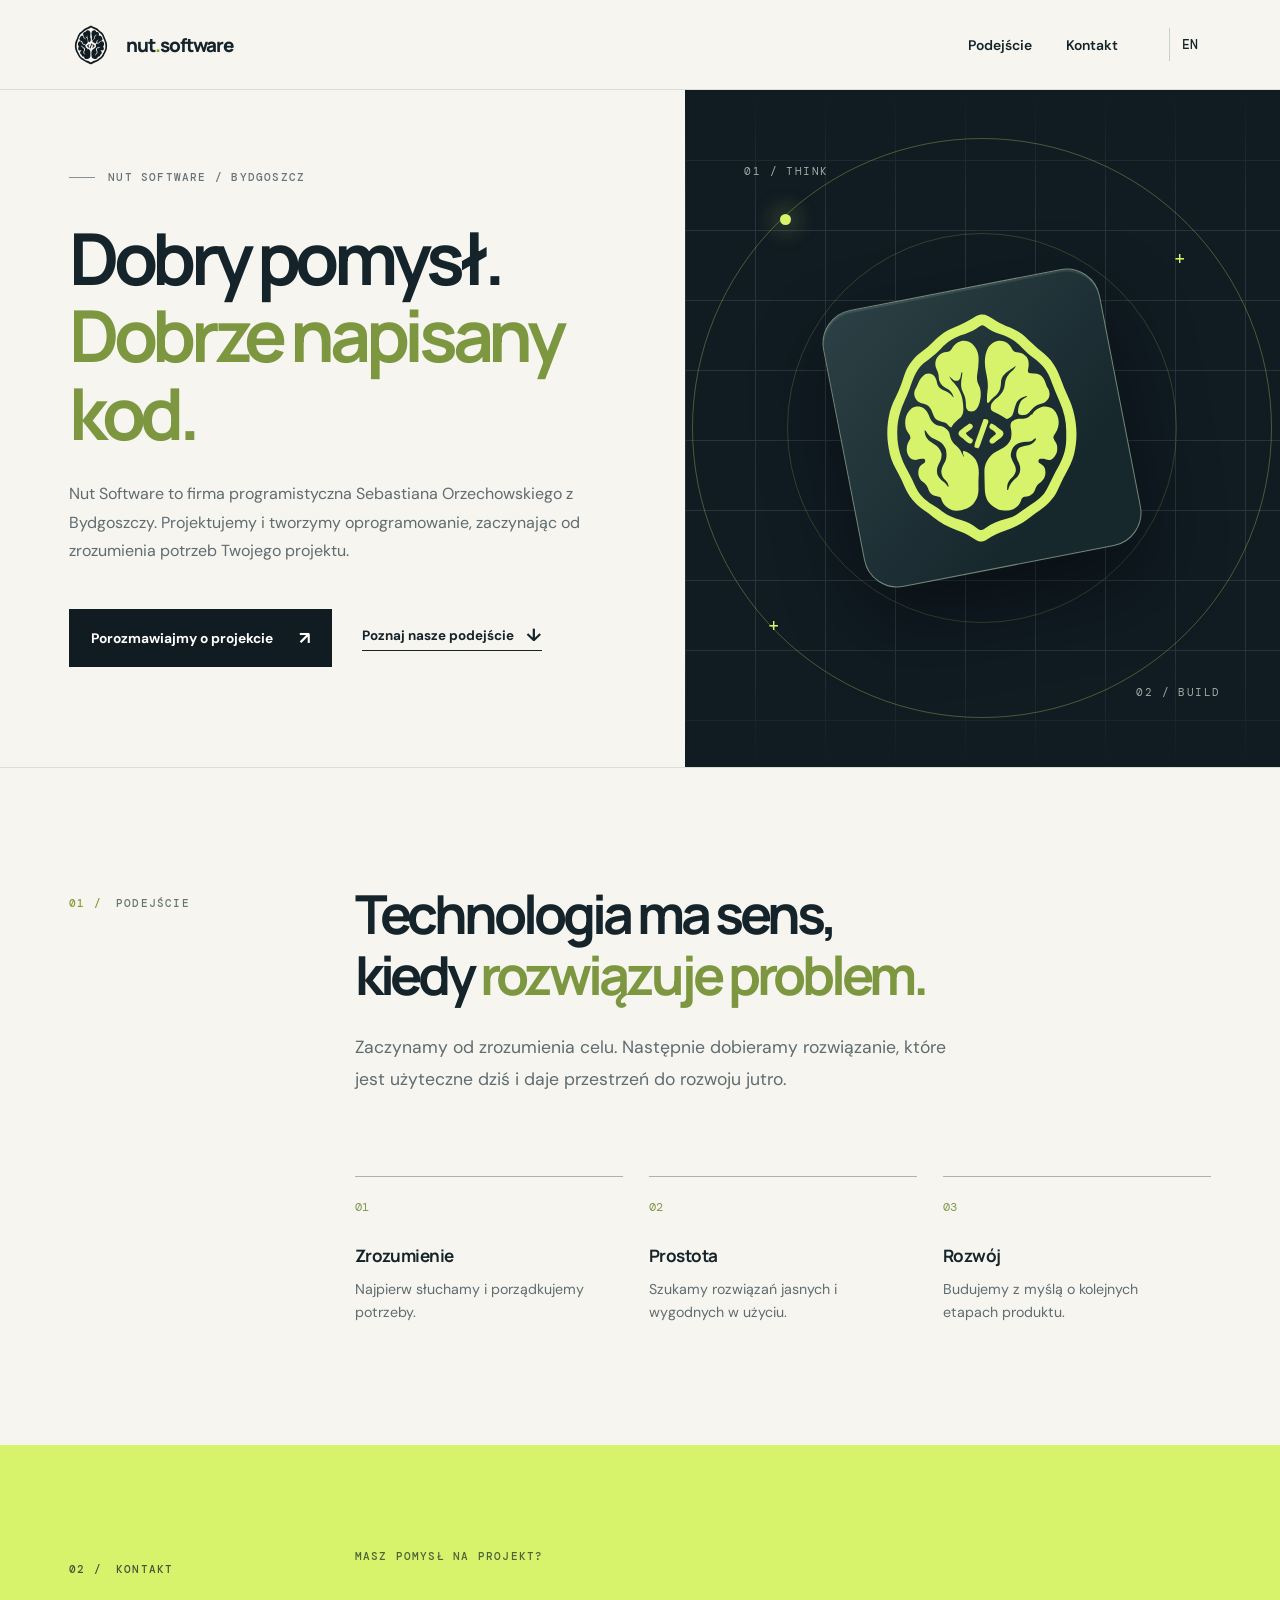
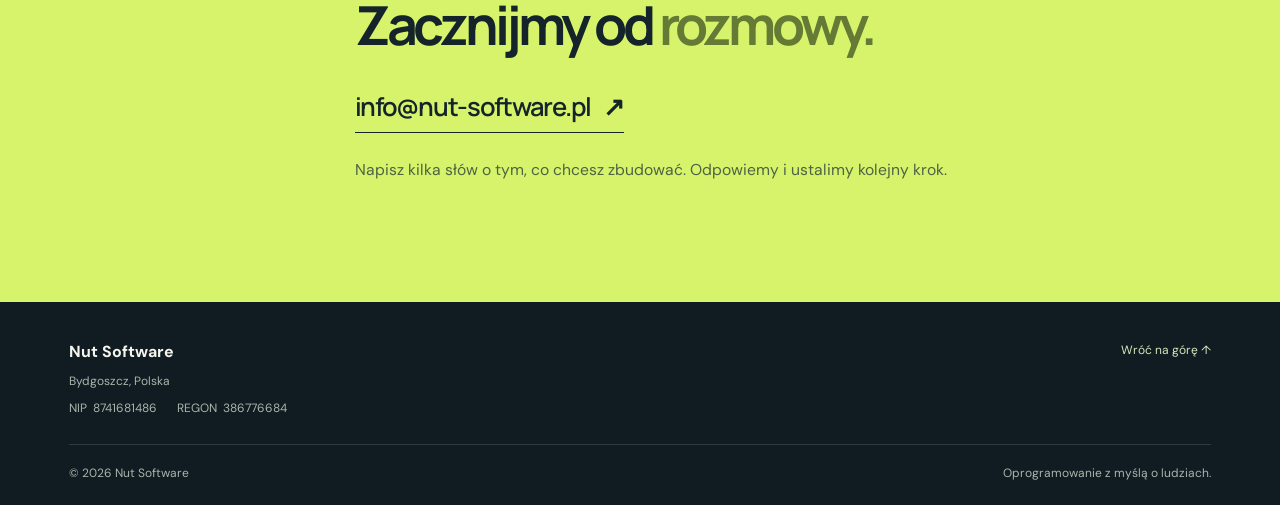
==== commit 4b9c7188: "Integrate company information into compact site footer" ====
--- a/index.html
+++ b/index.html
@@ -31,7 +31,7 @@
     <link rel="icon" href="/favicon-32.png" type="image/png" sizes="32x32" />
     <link rel="icon" href="/favicon.svg?v=walnut" type="image/svg+xml" sizes="any" />
     <link rel="apple-touch-icon" href="/apple-touch-icon.png" sizes="180x180" />
-    <link rel="stylesheet" href="/styles.css?v=c227ac51cb" />
+    <link rel="stylesheet" href="/styles.css?v=19ebff8686" />
     <script src="/site.js?v=be3e9a9c58" defer></script>
   </head>
   <body>
@@ -98,20 +98,22 @@
         </section>
       </main>
 
-      <section class="company-details" aria-labelledby="company-title">
-        <h2 id="company-title">Dane firmy</h2>
-        <p class="company-name">Nut Software</p>
-        <address>Bydgoszcz, Polska</address>
-        <dl class="company-identifiers">
-          <div><dt>NIP</dt><dd>8741681486</dd></div>
-          <div><dt>REGON</dt><dd>386776684</dd></div>
-        </dl>
-      </section>
-
       <footer class="site-footer">
-        <span>© <span id="year">2026</span> Nut Software</span>
-        <span>Bydgoszcz, Polska · Oprogramowanie z myślą o ludziach.</span>
-        <a href="#top">Wróć na górę ↑</a>
+        <div class="footer-main">
+          <section class="company-details" aria-label="Dane firmy">
+            <p class="company-name">Nut Software</p>
+            <address>Bydgoszcz, Polska</address>
+            <dl class="company-identifiers">
+              <div><dt>NIP</dt><dd>8741681486</dd></div>
+              <div><dt>REGON</dt><dd>386776684</dd></div>
+            </dl>
+          </section>
+          <a class="footer-back" href="#top">Wróć na górę ↑</a>
+        </div>
+        <div class="footer-bottom">
+          <span>© <span id="year">2026</span> Nut Software</span>
+          <span>Oprogramowanie z myślą o ludziach.</span>
+        </div>
       </footer>
     </div>
   </body>
--- a/styles.css
+++ b/styles.css
@@ -91,17 +91,18 @@
 .contact-email span { flex: none; }
 .contact-content > p:last-child { margin: 24px 0 0; color: #4f6343; font-size: .98rem; line-height: 1.6; }
 
-.site-footer { display: flex; justify-content: space-between; gap: 20px; padding: 34px clamp(24px, 5.4vw, 86px); background: var(--deep); color: #aab5ac; font-size: .75rem; }
+.site-footer { padding: 36px clamp(24px, 5.4vw, 86px) 24px; background: var(--deep); color: #aab5ac; font-size: .75rem; }
 .site-footer a { color: #d8e6bd; text-decoration: none; }
-
-.company-details { padding: 32px clamp(24px, 5.4vw, 86px); border-top: 1px solid var(--line); color: var(--muted); font-size: .86rem; line-height: 1.7; text-align: center; }
-.company-details h2 { margin-bottom: 12px; font-size: 1.15rem; letter-spacing: -.03em; color: var(--ink); }
-.company-details .company-name { margin: 0; color: var(--ink); font-weight: 700; }
+.site-footer a:hover { text-decoration: underline; text-underline-offset: 4px; }
+.footer-main { display: flex; justify-content: space-between; align-items: flex-start; gap: 24px; }
+.footer-back { padding: 4px 0; white-space: nowrap; }
+.company-details { line-height: 1.8; }
+.company-details .company-name { margin: 0 0 4px; color: #f5f5ef; font-size: 1rem; font-weight: 700; }
 .company-details address { font-style: normal; }
-.company-identifiers { width: fit-content; margin: 12px auto 0; text-align: left; }
-.company-identifiers > div { display: flex; gap: 12px; }
-.company-identifiers dt { width: 4em; flex-shrink: 0; font-size: .75rem; line-height: 1.95; }
+.company-identifiers { display: flex; flex-wrap: wrap; column-gap: 20px; row-gap: 2px; margin: 6px 0 0; }
+.company-identifiers > div { display: flex; gap: 6px; }
 .company-identifiers dd { margin: 0; font-variant-numeric: tabular-nums; }
+.footer-bottom { display: flex; justify-content: space-between; flex-wrap: wrap; gap: 8px 24px; margin-top: 24px; padding-top: 20px; border-top: 1px solid #ffffff20; }
 
 @media (max-width: 950px) {
   .hero { grid-template-columns: 1fr; }
@@ -133,7 +134,8 @@
   .principles span { margin-bottom: 15px; }
   .principles p { max-width: none; }
   .contact-email { font-size: 1rem; }
-  .site-footer { flex-direction: column; gap: 13px; }
+  .footer-main { flex-direction: column; gap: 16px; }
+  .footer-bottom { flex-direction: column; }
 }
 
 @media (prefers-reduced-motion: reduce) {
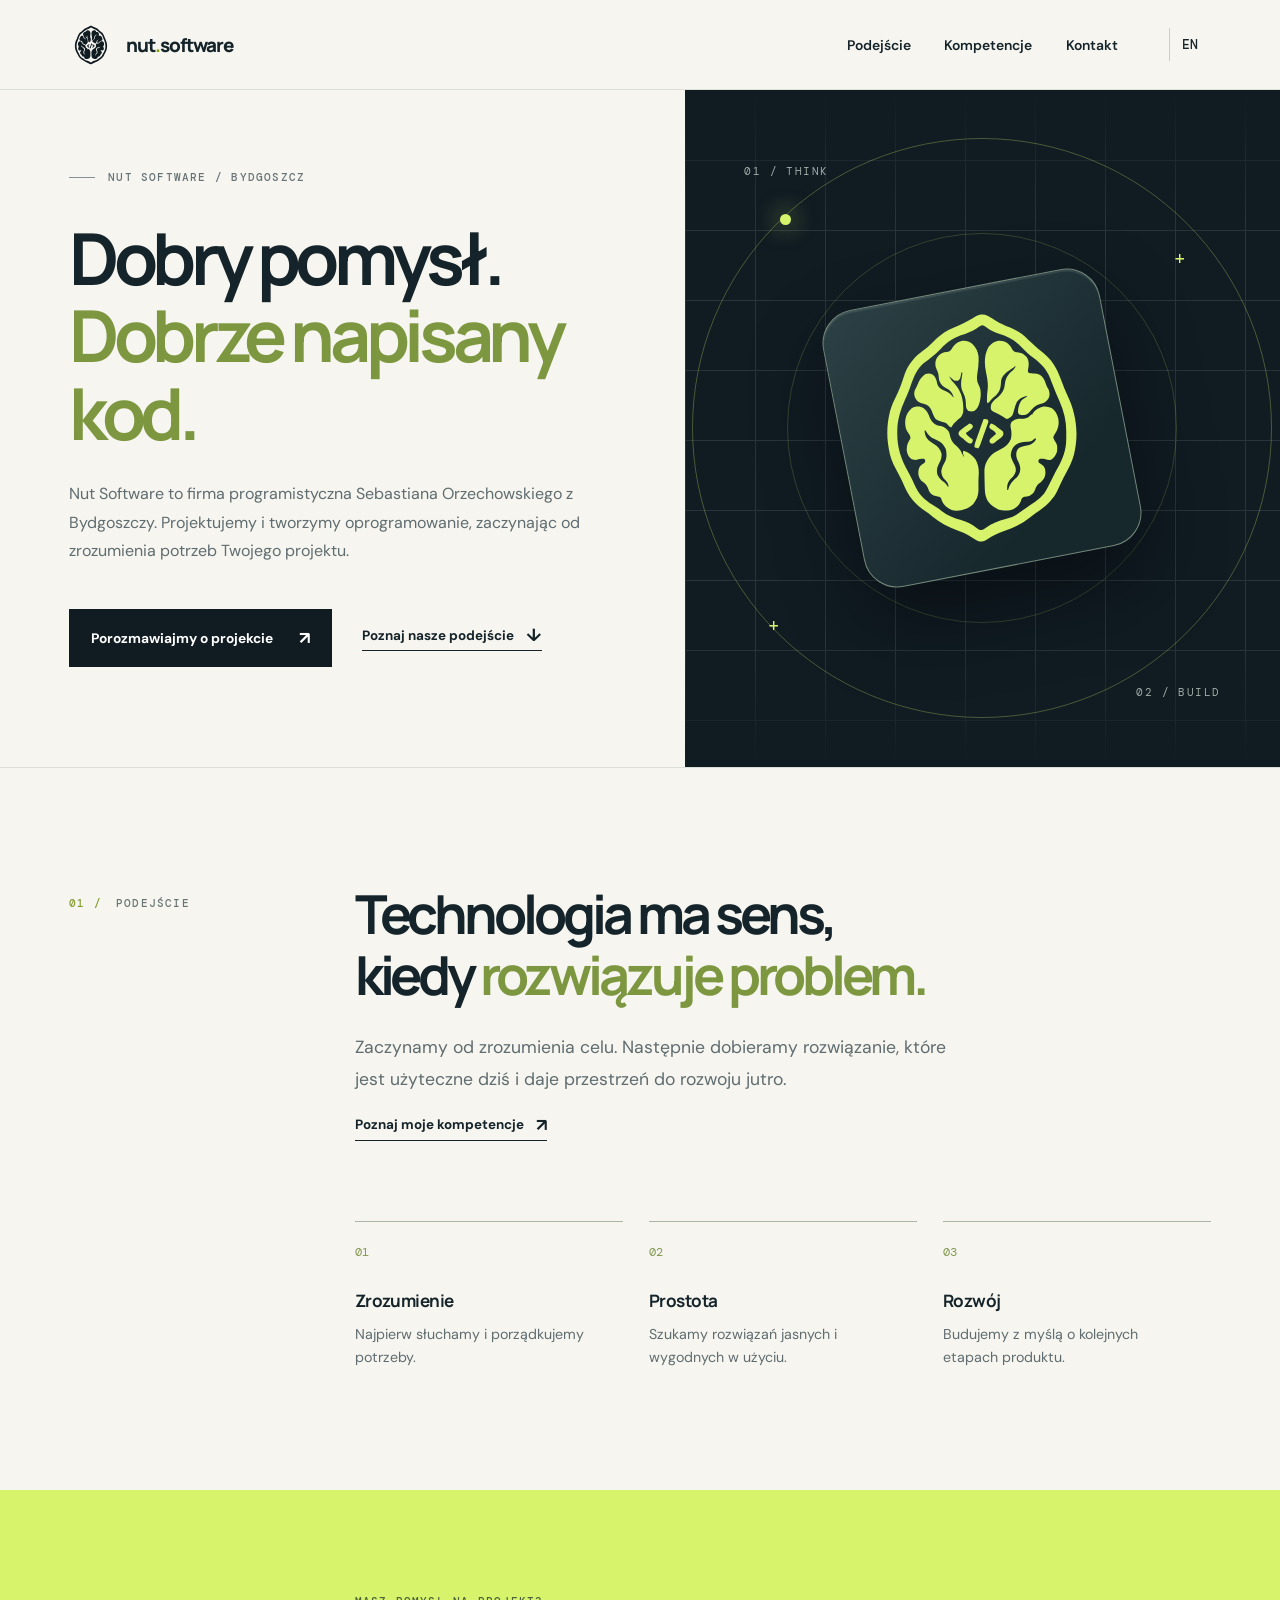
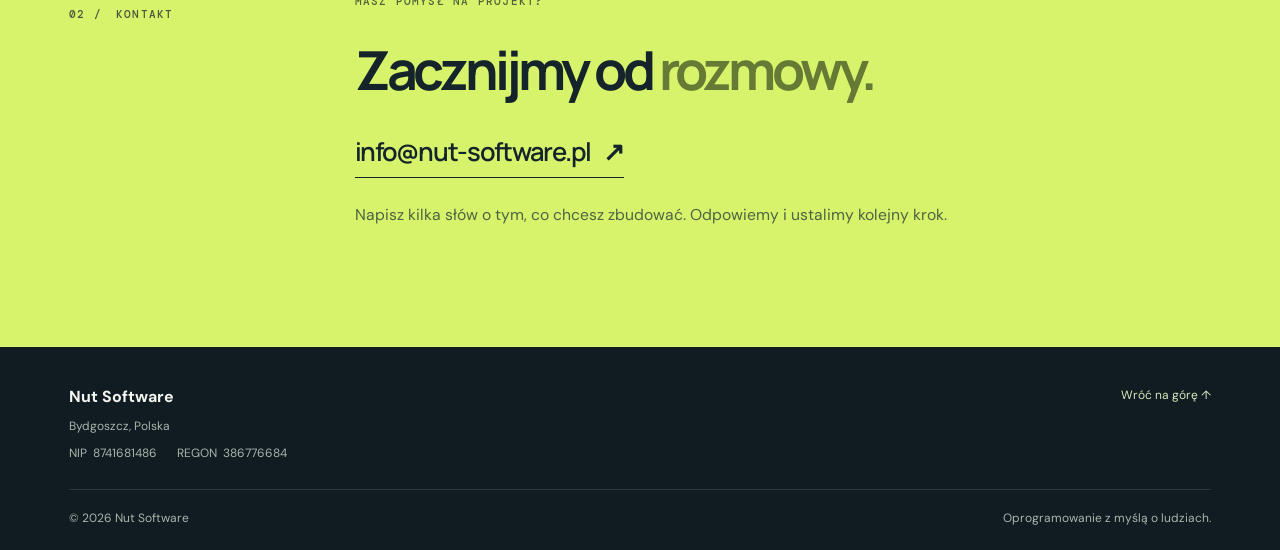
==== commit 543a70f6: "Add bilingual skills profile based on owner CV" ====
--- a/index.html
+++ b/index.html
@@ -31,20 +31,21 @@
     <link rel="icon" href="/favicon-32.png" type="image/png" sizes="32x32" />
     <link rel="icon" href="/favicon.svg?v=walnut" type="image/svg+xml" sizes="any" />
     <link rel="apple-touch-icon" href="/apple-touch-icon.png" sizes="180x180" />
-    <link rel="stylesheet" href="/styles.css?v=19ebff8686" />
+    <link rel="stylesheet" href="/styles.css?v=d6add50a49" />
     <script src="/site.js?v=be3e9a9c58" defer></script>
   </head>
-  <body>
+  <body id="top">
     <a class="skip-link" href="#main">Przejdź do treści</a>
     <div class="site-shell">
       <header class="site-header">
-        <a class="brand" href="#top" aria-label="Nut Software — strona główna">
+        <a class="brand" href="/" aria-label="Nut Software — strona główna">
           <img class="brand-mark" src="/assets/brand/nut-logo.svg" alt="" width="44" height="44" />
           <span>nut<span class="brand-dot">.</span>software</span>
         </a>
         <div class="header-actions">
           <nav aria-label="Nawigacja główna">
-            <a href="#approach">Podejście</a>
+            <a href="/#approach">Podejście</a>
+            <a href="/kompetencje/">Kompetencje</a>
             <a href="#contact">Kontakt</a>
           </nav>
           <a class="language-switch" href="/en/" hreflang="en" lang="en" aria-label="Switch to English">EN</a>
@@ -52,7 +53,7 @@
       </header>
 
       <main id="main">
-        <section class="hero" id="top" aria-labelledby="hero-title">
+        <section class="hero" aria-labelledby="hero-title">
           <div class="hero-copy">
             <p class="eyebrow"><span class="eyebrow-line"></span><span>NUT SOFTWARE / BYDGOSZCZ</span></p>
             <h1 id="hero-title">Dobry pomysł.<br /><em>Dobrze napisany kod.</em></h1>
@@ -79,6 +80,7 @@
           <div class="intro-content">
             <h2 id="approach-title">Technologia ma sens,<br />kiedy <em>rozwiązuje problem.</em></h2>
             <p>Zaczynamy od zrozumienia celu. Następnie dobieramy rozwiązanie, które jest użyteczne dziś i daje przestrzeń do rozwoju jutro.</p>
+            <a class="text-link" href="/kompetencje/">Poznaj moje kompetencje <span aria-hidden="true">↗</span></a>
             <div class="principles">
               <div><span>01</span><h3>Zrozumienie</h3><p>Najpierw słuchamy i porządkujemy potrzeby.</p></div>
               <div><span>02</span><h3>Prostota</h3><p>Szukamy rozwiązań jasnych i wygodnych w użyciu.</p></div>
--- a/styles.css
+++ b/styles.css
@@ -104,7 +104,34 @@
 .company-identifiers dd { margin: 0; font-variant-numeric: tabular-nums; }
 .footer-bottom { display: flex; justify-content: space-between; flex-wrap: wrap; gap: 8px 24px; margin-top: 24px; padding-top: 20px; border-top: 1px solid #ffffff20; }
 
+.header-actions nav a[aria-current="page"] { text-decoration: underline; text-underline-offset: 7px; text-decoration-color: #829850; }
+.skills-hero { display: grid; grid-template-columns: minmax(0, 1fr) 280px; gap: clamp(32px, 6vw, 96px); padding: 80px clamp(24px, 5.4vw, 86px); align-items: center; }
+.skills-person { font-size: .95rem; font-weight: 700; line-height: 1.7; }
+.skills-person span { color: var(--muted); font-weight: 400; }
+.skills-hero h1 { font-size: clamp(2.8rem, 4.7vw, 5.5rem); }
+.skills-summary { max-width: 680px; margin-bottom: 0; color: var(--muted); font-size: 1.05rem; line-height: 1.8; }
+.skills-focus { padding: 36px 28px; background: var(--deep); color: var(--paper); border-top: 4px solid var(--lime); }
+.skills-focus img { display: block; margin-bottom: 40px; object-fit: contain; }
+.skills-focus .eyebrow { color: #aab5ac; font-size: .6rem; margin-bottom: 16px; }
+.skills-focus ul { list-style: none; padding: 0; margin: 0; font-family: var(--display); font-weight: 600; font-size: 1.15rem; }
+.skills-focus li { padding: 12px 0; border-top: 1px solid #ffffff20; }
+.skills-catalog { padding: 64px clamp(24px, 5.4vw, 86px); border-top: 1px solid var(--line); }
+.skills-section-heading .eyebrow { margin-bottom: 20px; }
+.skills-section-heading h2 { font-size: clamp(2.2rem, 3.5vw, 3.6rem); margin-bottom: 44px; }
+.skills-grid { display: grid; grid-template-columns: repeat(2, minmax(0, 1fr)); gap: 0 48px; }
+.skill-card { padding: 30px 0 36px; border-top: 1px solid #aab4a7; }
+.skill-number { font-family: var(--mono); color: #607930; font-size: .75rem; }
+.skill-card h3 { margin: 18px 0 14px; font-family: var(--display); letter-spacing: -.04em; font-size: 1.5rem; }
+.skill-card p { color: var(--muted); line-height: 1.75; font-size: .96rem; }
+.skill-tags { display: flex; flex-wrap: wrap; gap: 8px; margin: 20px 0 0; padding: 0; list-style: none; }
+.skill-tags li { padding: 5px 9px; background: #e8ecdf; color: #35452f; font-size: .72rem; line-height: 1.5; }
+.skills-additional { display: grid; grid-template-columns: 2fr 1fr; gap: 48px; padding: 40px clamp(24px, 5.4vw, 86px) 64px; }
+.skills-additional h2, .skills-additional h3 { font-family: var(--display); font-size: 1.2rem; letter-spacing: -.035em; margin-bottom: 14px; }
+.skills-additional p { max-width: 660px; color: var(--muted); line-height: 1.75; margin-bottom: 0; }
+
 @media (max-width: 950px) {
+  .skills-hero { grid-template-columns: 1fr; }
+  .skills-focus { display: none; }
   .hero { grid-template-columns: 1fr; }
   .hero-copy { min-height: 570px; padding-top: 90px; padding-bottom: 90px; }
   .hero-art { min-height: 420px; }
@@ -115,11 +142,19 @@
 }
 
 @media (max-width: 600px) {
-  .site-header { min-height: 74px; }
+  .site-header { min-height: 74px; flex-wrap: wrap; gap: 16px; padding-top: 16px; }
   .brand { font-size: 1.06rem; }
   .brand-mark { width: 38px; height: 38px; }
-  .header-actions { gap: 12px; }
-  .header-actions nav { display: none; }
+  .header-actions { display: contents; }
+  .header-actions nav { display: flex; order: 3; flex-basis: 100%; justify-content: space-between; gap: 12px; padding-bottom: 16px; }
+  .header-actions nav a { font-size: .8rem; }
+  .language-switch { margin-left: auto; }
+  .skills-hero { padding-top: 48px; padding-bottom: 48px; }
+  .skills-person span { display: block; }
+  .skills-hero h1 { font-size: clamp(2.6rem, 10vw, 3.8rem); }
+  .skills-grid, .skills-additional { grid-template-columns: 1fr; }
+  .skills-catalog { padding-top: 48px; padding-bottom: 24px; }
+  .skills-additional { padding-top: 20px; gap: 28px; }
   .hero-copy { min-height: 540px; padding-top: 65px; padding-bottom: 72px; }
   .eyebrow { margin-bottom: 30px; }
   h1 { font-size: clamp(3rem, 11vw, 4.6rem); }
